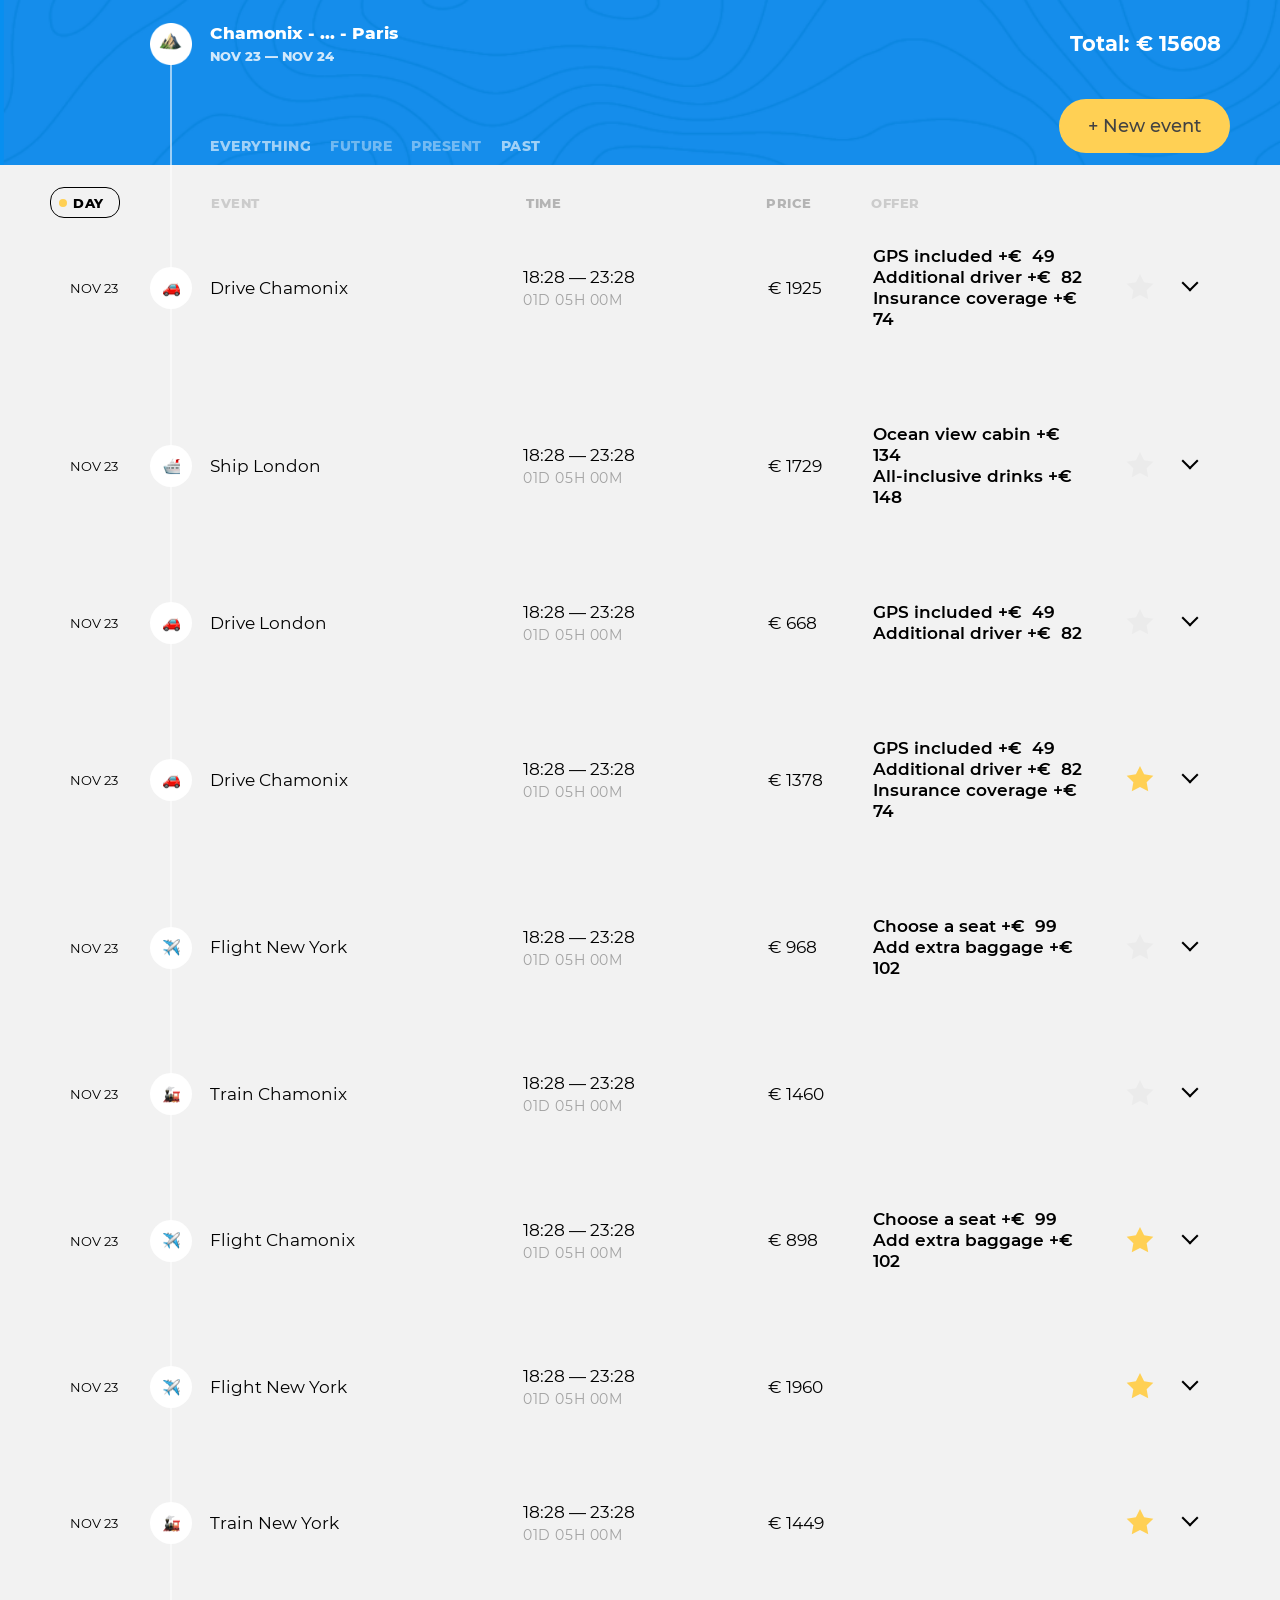
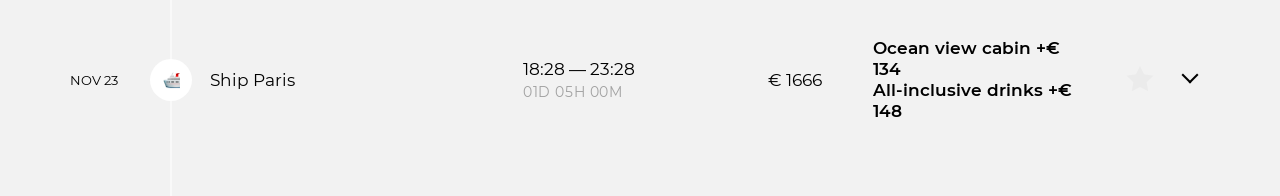
==== 11/index.html @ 139aedf5 "✔️ Сборка #11" ====
<!doctype html><html lang="en"><head><meta charset="UTF-8"><meta name="viewport" content="width=device-width,initial-scale=1"><title>Big Trip</title><link rel="stylesheet" href="./css/style.css"><script defer="defer" src="bundle.996dc69e19d460cf9b78.js"></script></head><body class="page-body"><header class="page-header"><div class="page-body__container page-header__container"><img class="page-header__logo" src="img/logo.png" width="42" height="42" alt="Trip logo"><div class="trip-main"><div class="trip-main__trip-controls trip-controls"><div class="trip-controls__filters"><h2 class="visually-hidden">Filter events</h2></div></div><button class="trip-main__event-add-btn btn btn--big btn--yellow" type="button">New event</button></div></div></header><main class="page-body__page-main page-main"><div class="page-body__container"><section class="trip-events"><h2 class="visually-hidden">Trip events</h2></section></div></main></body></html>
---- 11/css/style.css ----
@font-face {
  font-family: 'Montserrat';
  font-style: normal;
  font-weight: 400;
  src: local('Montserrat Regular'), local('Montserrat-Regular'), url('../fonts/Montserrat-Regular.woff2') format('woff2');
}

@font-face {
  font-family: 'Montserrat';
  font-style: normal;
  font-weight: 500;
  src: local('Montserrat Medium'), local('Montserrat-Medium'), url('../fonts/Montserrat-Medium.woff2') format('woff2');
}

@font-face {
  font-family: 'Montserrat';
  font-style: normal;
  font-weight: 600;
  src: local('Montserrat SemiBold'), local('Montserrat-SemiBold'), url('../fonts/Montserrat-SemiBold.woff2') format('woff2');
}

@font-face {
  font-family: 'Montserrat';
  font-style: normal;
  font-weight: 700;
  src: local('Montserrat Bold'), local('Montserrat-Bold'), url('../fonts/Montserrat-Bold.woff2') format('woff2');
}

@font-face {
  font-family: 'Montserrat';
  font-style: normal;
  font-weight: 800;
  src: local('Montserrat ExtraBold'), local('Montserrat-ExtraBold'), url('../fonts/Montserrat-ExtraBold.woff2') format('woff2');
}

html {
  height: 100%; }

body {
  padding: 0;
  margin: 0;
  -webkit-font-smoothing: antialiased;
  -webkit-text-size-adjust: 100%;
  -webkit-tap-highlight-color: transparent; }

main {
  display: block; }

@-moz-document url-prefix() {
  body {
    font-weight: 200;
    -moz-osx-font-smoothing: grayscale; } }

.visually-hidden {
  position: absolute;
  overflow: hidden;
  clip: rect(0 0 0 0);
  width: 1px;
  height: 1px;
  padding: 0;
  margin: -1px;
  border: 0; }

.page-body {
  display: -ms-flexbox;
  display: flex;
  -ms-flex-direction: column;
      flex-direction: column;
  height: 100%;
  min-width: 1200px;
  padding: 0;
  margin: 0;
  font-size: 17px;
  line-height: 1.2;
  font-family: "Montserrat", "Arial", sans-serif;
  color: #000000;
  background-color: #f2f2f2; }

.page-body__container {
  -ms-flex-positive: 1;
      flex-grow: 1;
  position: relative;
  z-index: 0;
  -webkit-box-sizing: border-box;
          box-sizing: border-box;
  width: 1200px;
  padding: 0 10px;
  margin: 0 auto; }
  .page-body__container::after {
    content: "";
    position: absolute;
    z-index: -1;
    top: 0;
    bottom: 0;
    left: 130px;
    width: 2px;
    background-color: rgba(255, 255, 255, 0.58); }

.page-body__page-main {
  -ms-flex-positive: 1;
      flex-grow: 1;
  display: -ms-flexbox;
  display: flex;
  -ms-flex-direction: column;
      flex-direction: column; }

.btn {
  display: -ms-flexbox;
  display: flex;
  -ms-flex-align: center;
      align-items: center;
  -ms-flex-pack: center;
      justify-content: center;
  padding: 4px 16px 5px;
  font-weight: 500;
  font-size: 17px;
  line-height: 21px;
  font-family: inherit;
  text-decoration: none;
  -webkit-user-select: none;
     -moz-user-select: none;
      -ms-user-select: none;
          user-select: none;
  border: none;
  border-radius: 15px;
  cursor: pointer;
  -webkit-transition: opacity 0.2s;
  transition: opacity 0.2s; }
  .btn:hover {
    opacity: 0.8; }
  .btn:active {
    opacity: 0.6; }
  .btn--big {
    padding: 17px 29px 16px;
    font-size: 18px;
    line-height: 21px;
    border-radius: 27px; }
  .btn--yellow {
    color: #424242;
    background-color: #ffd054; }
  .btn--blue {
    color: #ffffff;
    background-color: #0d8ae4; }
  .btn:disabled {
    opacity: 0.46;
    cursor: default; }

.page-header {
  padding-top: 23px;
  color: #ffffff;
  background-color: #078ff0;
  background-image: url("../img/header-bg.png");
  background-size: cover;
  background-repeat: no-repeat; }
  @media (-webkit-min-device-pixel-ratio: 1.5), (min-resolution: 144dpi), (min-resolution: 1.5dppx) {
    .page-header {
      background-image: url("../img/header-bg@2x.png"); } }

.page-header__container {
  display: -ms-flexbox;
  display: flex;
  -ms-flex-align: start;
      align-items: flex-start;
  padding-left: 110px; }

.page-header__logo {
  display: block;
  width: 42px;
  height: 42px;
  margin-right: 18px; }

.trip-main {
  -ms-flex-positive: 1;
      flex-grow: 1;
  display: -ms-flexbox;
  display: flex;
  -ms-flex-wrap: wrap;
      flex-wrap: wrap;
  -ms-flex-align: start;
      align-items: flex-start;
  -ms-flex-pack: justify;
      justify-content: space-between;
  padding-bottom: 10px; }
  .trip-main--hidden {
    display: none; }

.trip-main__trip-info {
  width: 100%;
  margin-bottom: 35px; }

.trip-main__trip-controls {
  margin-top: 36px;
  width: 600px; }

.trip-main__event-add-btn {
  min-width: 170px;
  margin-left: auto; }
  .trip-main__event-add-btn::before {
    content: "\002B\000A0"; }
  .trip-main__event-add-btn--hidden {
    display: none; }

.trip-info {
  display: -ms-flexbox;
  display: flex;
  -ms-flex-align: center;
      align-items: center;
  -ms-flex-pack: justify; }

.trip-info__main {
  width: 600px; }

.trip-info__title {
  margin: 0;
  margin-bottom: 4px;
  font-weight: 800;
  font-size: 17px;
  line-height: 21px; }

.trip-info__dates {
  margin: 0;
  font-weight: 800;
  font-size: 13px;
  line-height: 16px;
  text-transform: uppercase;
  opacity: 0.8; }

.trip-info__cost {
  width: 170px;
  margin: 0 0 0 auto;
  font-weight: 700;
  font-size: 21px;
  line-height: 25px;
  text-align: center; }

.trip-controls__trip-tabs {
  margin-bottom: 9px; }

.trip-tabs {
  display: -ms-flexbox;
  display: flex;
  -ms-flex-wrap: wrap;
      flex-wrap: wrap;
  -ms-flex-align: start;
      align-items: flex-start; }

.trip-tabs__btn {
  display: block;
  font-weight: 500;
  font-size: 21px;
  line-height: 25px;
  text-decoration: none;
  -webkit-user-select: none;
     -moz-user-select: none;
      -ms-user-select: none;
          user-select: none;
  color: inherit;
  opacity: 0.8;
  -webkit-transition: opacity 0.2s;
  transition: opacity 0.2s; }
  .trip-tabs__btn:not(:last-of-type) {
    margin-right: 26px; }
  .trip-tabs__btn:hover {
    opacity: 1; }
  .trip-tabs__btn:active {
    opacity: 0.6; }
  .trip-tabs__btn--active, .trip-tabs__btn--active:hover, .trip-tabs__btn--active:active {
    opacity: 1;
    cursor: default; }

.trip-filters {
  display: -ms-flexbox;
  display: flex;
  -ms-flex-wrap: wrap;
      flex-wrap: wrap;
  -ms-flex-align: start;
      align-items: flex-start; }
  .trip-filters--hidden {
    display: none; }

.trip-filters__filter:not(:last-of-type) {
  margin-right: 19px; }

.trip-filters__filter-label {
  font-weight: 800;
  font-size: 14px;
  line-height: 17px;
  letter-spacing: 0.5px;
  text-transform: uppercase;
  -webkit-user-select: none;
     -moz-user-select: none;
      -ms-user-select: none;
          user-select: none;
  opacity: 0.6;
  cursor: pointer;
  -webkit-transition: opacity 0.2s;
  transition: opacity 0.2s; }
  .trip-filters__filter-label:hover {
    opacity: 1; }
  .trip-filters__filter-label:active {
    opacity: 0.6; }
  .trip-filters__filter-input:checked + .trip-filters__filter-label {
    opacity: 1;
    cursor: default; }
  .trip-filters__filter-input:disabled + .trip-filters__filter-label {
    opacity: 0.4;
    cursor: default; }

.trip-events {
  padding-top: 22px; }
  .trip-events--hidden {
    display: none; }

.trip-events__trip-sort {
  margin-bottom: 8px; }

.trip-events__msg {
  margin: 0;
  margin-top: 280px;
  font-weight: 500;
  font-size: 44px;
  line-height: 60px;
  text-align: center;
  opacity: 0.89; }
  .trip-events__msg--hidden {
    display: none; }

.trip-events__list {
  padding: 0;
  margin: 0;
  list-style: none; }

.trip-events__item {
  margin-bottom: 54px;
  margin-left: auto; }

.trip-sort {
  display: -ms-flexbox;
  display: flex;
  -ms-flex-wrap: wrap;
      flex-wrap: wrap;
  -ms-flex-align: center;
      align-items: center; }

.trip-sort__item {
  margin-right: 15px;
  font-weight: 800;
  font-size: 13px;
  line-height: 16px;
  letter-spacing: 0.6px;
  text-transform: uppercase;
  color: #b4b4b4;
  cursor: default;
  -webkit-transition: color 0.2s;
  transition: color 0.2s; }
  .trip-sort__item:last-child {
    margin-right: 0; }
  .trip-sort__item--day {
    width: 55px;
    text-align: center;
    margin-right: 83px; }
  .trip-sort__item--event {
    width: 300px; }
  .trip-sort__item--time {
    width: 225px; }
  .trip-sort__item--price {
    width: 90px; }

.trip-sort__btn {
  display: -ms-inline-flexbox;
  display: inline-flex;
  -ms-flex-align: center;
      align-items: center;
  padding: 7px 15px 6px 22px;
  border: 1px solid transparent;
  border-radius: 14px;
  cursor: pointer; }
  .trip-sort__btn:hover {
    color: #000000; }
    .trip-sort__input:checked + .trip-sort__btn {
      position: relative;
      color: #000000;
      border-color: #000000; }
      .trip-sort__input:checked +  .trip-sort__btn::before {
      content: "";
      position: absolute;
      top: 50%;
      left: 8px;
      width: 8px;
      height: 8px;
      background-color: #ffd054;
      border-radius: 50%;
      -webkit-transform: translateY(-50%);
              transform: translateY(-50%); }

.trip-sort__input:disabled + .trip-sort__btn {
  opacity: 0.6; }
.trip-sort__input:disabled + .trip-sort__btn:hover {
  color: #b4b4b4;
  cursor: default; }

.event {
  display: -ms-flexbox;
  display: flex;
  -ms-flex-align: center;
      align-items: center;
  -webkit-box-sizing: border-box;
          box-sizing: border-box;
  padding: 20px;
  font-size: 17px;
  line-height: 21px; }
  .event--edit {
    display: block;
    margin-left: 80px;
    padding: 0;
    background-color: #ffffff;
    border-radius: 18px;
    -webkit-box-shadow: 0 11px 20px rgba(0, 0, 0, 0.043);
            box-shadow: 0 11px 20px rgba(0, 0, 0, 0.043); }

.event__header {
  display: -ms-flexbox;
  display: flex;
  -ms-flex-align: center;
      align-items: center;
  padding: 20px; }

.event__date {
  display: block;
  min-width: 80px;
  font-size: 13px;
  line-height: 16px;
  text-transform: uppercase;
  text-align: left; }

.event__type-wrapper {
  position: relative; }

.event__type {
  -ms-flex-negative: 0;
      flex-shrink: 0;
  display: -ms-flexbox;
  display: flex;
  -ms-flex-align: center;
      align-items: center;
  -ms-flex-pack: center;
      justify-content: center;
  -webkit-box-sizing: border-box;
          box-sizing: border-box;
  width: 42px;
  height: 42px;
  margin-right: 18px;
  background-color: #ffffff;
  border-radius: 50%; }

.event__type-btn {
  padding: 0;
  border: 1px solid #0d8ae4;
  -webkit-user-select: none;
     -moz-user-select: none;
      -ms-user-select: none;
          user-select: none;
  cursor: pointer; }

.event__type-icon {
  display: block;
  width: 17px;
  height: 17px; }

.event__type-list {
  position: absolute;
  z-index: 2;
  top: calc(100% + 7px);
  left: -20px;
  display: none;
  width: 180px;
  background-color: #ffffff;
  border: 1px solid rgba(151, 151, 151, 0.169724);
  -webkit-box-shadow: 0 11px 20px rgba(0, 0, 0, 0.219146);
          box-shadow: 0 11px 20px rgba(0, 0, 0, 0.219146);
  border-radius: 4px; }

.event__type-toggle:checked + .event__type-list {
  display: block; }

.event__type-group {
  padding: 13px 0 11px;
  margin: 0;
  border: none; }
  .event__type-group:not(:last-of-type) {
    border-bottom: 1px solid rgba(151, 151, 151, 0.33); }

.event__type-item:not(:last-child) {
  margin-bottom: 5px; }

.event__type-label {
  position: relative;
  display: block;
  padding: 5px 10px 5px 62px;
  font-size: 17px;
  line-height: 21px;
  -webkit-user-select: none;
     -moz-user-select: none;
      -ms-user-select: none;
          user-select: none;
  cursor: pointer;
  -webkit-transition: color 0.2s;
  transition: color 0.2s; }
  .event__type-label::before {
    content: "";
    position: absolute;
    top: calc(50% - 3px);
    left: 32px;
    width: 17px;
    height: 17px;
    background-position: 0 0;
    background-size: 17px 17px;
    background-repeat: no-repeat;
    -webkit-transform: translateY(-50%);
            transform: translateY(-50%); }
  .event__type-label--taxi::before {
    background-image: url("../img/icons/taxi.png"); }
  .event__type-label--bus::before {
    background-image: url("../img/icons/bus.png"); }
  .event__type-label--train::before {
    background-image: url("../img/icons/train.png"); }
  .event__type-label--ship::before {
    background-image: url("../img/icons/ship.png"); }
  .event__type-label--drive::before {
    background-image: url("../img/icons/drive.png"); }
  .event__type-label--flight::before {
    background-image: url("../img/icons/flight.png"); }
  .event__type-label--check-in::before {
    background-image: url("../img/icons/check-in.png"); }
  .event__type-label--sightseeing::before {
    background-image: url("../img/icons/sightseeing.png"); }
  .event__type-label--restaurant::before {
    background-image: url("../img/icons/restaurant.png"); }
  .event__type-label:hover {
    color: #ffd054; }

.event__type-input:checked + .event__type-label {
  color: #000000;
  background-color: #ffd054; }
  .event__type-input:checked + .event__type-label::after {
    content: "";
    position: absolute;
    top: 50%;
    left: 11px;
    width: 8px;
    height: 8px;
    background-color: #ffffff;
    border-radius: 50%;
    -webkit-transform: translateY(-50%);
            transform: translateY(-50%); }

.event__title {
  -ms-flex-negative: 0;
      flex-shrink: 0;
  width: 298px;
  margin: 0;
  margin-right: 15px;
  font-weight: 400;
  font-size: inherit; }
  .event__title::first-letter {
    text-transform: capitalize; }

.event__schedule {
  -ms-flex-negative: 0;
      flex-shrink: 0;
  width: 230px;
  margin-right: 15px; }

.event__time {
  margin: 0;
  margin-bottom: 4px; }

.event__duration {
  margin: 0;
  font-size: 14px;
  line-height: 17px;
  letter-spacing: 0.6px;
  text-transform: uppercase;
  color: #999999;
  opacity: 0.9; }

.event__price {
  -ms-flex-negative: 0;
      flex-shrink: 0;
  width: 90px;
  margin: 0;
  margin-right: 15px; }

.event__selected-offers {
  width: 220px;
  padding: 0;
  margin: 0;
  font-weight: 600;
  list-style: none; }

.event__rollup-btn {
  position: relative;
  display: block;
  width: 40px;
  height: 40px;
  padding: 0;
  margin: 0;
  background-color: transparent;
  border: none;
  cursor: pointer; }
  .event__rollup-btn::after {
    content: "";
    position: absolute;
    top: calc(50% - 5px);
    left: 50%;
    width: 10px;
    height: 10px;
    border-right: 2px solid #000000;
    border-bottom: 2px solid #000000;
    -webkit-transform: translate(-50%, -50%) rotate(45deg);
            transform: translate(-50%, -50%) rotate(45deg);
    -webkit-transition: border-color 0.2s, -webkit-transform 0.6s;
    transition: border-color 0.2s, -webkit-transform 0.6s;
    transition: border-color 0.2s, transform 0.6s;
    transition: border-color 0.2s, transform 0.6s, -webkit-transform 0.6s; }
  .event__rollup-btn:hover::after {
    border-color: #0d8ae4; }

.event--edit .event__rollup-btn {
  margin-left: auto; }
.event--edit .event__rollup-btn::after {
  top: calc(50% + 3px);
  -webkit-transform: translate(-50%, -50%) rotate(225deg);
          transform: translate(-50%, -50%) rotate(225deg); }

.event__field-group {
  display: -ms-flexbox;
  display: flex;
  -ms-flex-align: center;
      align-items: center;
  padding: 5px 2px;
  margin-right: 18px;
  border-bottom: 1px solid #0d8ae4; }
  .event__field-group--destination {
    width: 290px; }

.event__label {
  margin-right: 5px;
  cursor: pointer; }
  .event__label::first-letter {
    text-transform: capitalize; }

.event__input {
  -ms-flex-positive: 1;
      flex-grow: 1;
  padding: 0;
  font-size: inherit;
  line-height: inherit;
  font-family: inherit;
  -webkit-appearance: none;
     -moz-appearance: none;
          appearance: none;
  border: none; }
  .event__input--destination {
    width: 150px; }
    .event__input--destination::-webkit-calendar-picker-indicator {
      display: none; }
  .event__input--time {
    width: 130px;
    text-align: center; }
  .event__input--price {
    width: 66px; }

.event__save-btn {
  margin-right: 18px; }

.event__reset-btn {
  display: block;
  padding: 0;
  font-weight: 500;
  font-size: 17px;
  line-height: 21px;
  font-family: inherit;
  -webkit-user-select: none;
     -moz-user-select: none;
      -ms-user-select: none;
          user-select: none;
  color: #0d8ae4;
  background-color: transparent;
  border: none;
  cursor: pointer;
  -webkit-transition: opacity 0.2s;
  transition: opacity 0.2s; }
  .event__reset-btn:hover {
    opacity: 0.8; }
  .event__reset-btn:active {
    opacity: 0.6; }

.event__favorite-btn {
  margin: 0 10px;
  margin-left: auto;
  color: #ebebeb;
  background-color: transparent;
  border: none;
  cursor: pointer;
  outline: none;
  -webkit-transition: color 0.2s;
  transition: color 0.2s; }
  .event__favorite-btn:hover,
  .event__favorite-btn:focus {
    color: rgba(255, 208, 84, 0.6); }
  .event__favorite-btn--active {
    color: #ffd054;
  }

.event__favorite-icon {
  display: block;
  width: 28px;
  height: 28px;
  fill: currentColor;
  -webkit-transition: fill 0.2s;
  transition: fill 0.2s; }

.event__details {
  padding: 20px 0 27px;
  border-top: 2px solid #ffd054; }

.event--blocked .event__details {
  position: relative; }
  .event--blocked .event__details::after {
    content: "";
    position: absolute;
    top: 0;
    right: 0;
    bottom: 0;
    left: 0;
    background: rgba(255, 255, 255, 0.8);
    border-radius: 0 0 18px 18px; }

.event__details-title {
  padding-left: 20px;
  margin: 0;
  margin-bottom: 24px;
  font-weight: 500;
  font-size: 23px;
  line-height: 27px; }

.event__section:not(:last-child) {
  margin-bottom: 28px; }

.event__section--offers {
  padding: 0 20px; }

.event__section-title {
  margin: 0;
  font-weight: 800;
  font-size: 14px;
  line-height: 17px;
  letter-spacing: 0.6px;
  text-transform: uppercase;
  color: #ffd054; }
  .event__section-title--offers {
    margin-bottom: 15px; }
  .event__section-title--destination {
    margin-bottom: 8px;
    margin-left: 20px; }

.event__available-offers {
  display: -ms-flexbox;
  display: flex;
  -ms-flex-wrap: wrap;
      flex-wrap: wrap;
  margin-bottom: -6px; }

.event__offer::first-letter {
  text-transform: capitalize; }

.event__offer-selector {
  margin-bottom: 6px; }
  .event__offer-selector:not(:last-of-type) {
    margin-right: 6px; }

.event__offer-label {
  display: block;
  padding: 22px 30px 21px;
  font-size: 17px;
  line-height: 21px;
  -webkit-user-select: none;
     -moz-user-select: none;
      -ms-user-select: none;
          user-select: none;
  background-color: #f2f2f2;
  border-radius: 32px;
  cursor: pointer;
  -webkit-transition: background-color 0.2s;
  transition: background-color 0.2s; }
  .event__offer-label:hover {
    background-color: rgba(13, 138, 228, 0.6); }
  .event__offer-label::first-letter {
    text-transform: capitalize; }

.event__offer-checkbox:checked + .event__offer-label {
  background-color: #0d8ae4; }

.event__destination-description {
  width: 560px;
  margin: 0;
  margin-bottom: 16px;
  margin-left: 20px;
  font-size: 15px;
  line-height: 18px; }

.event__photos-container {
  width: 100%;
  overflow-x: auto; }

.event__photos-tape {
  display: -ms-flexbox;
  display: flex;
  -ms-flex-align: start;
      align-items: flex-start; }

.event__photo {
  display: block;
  height: 152px;
  width: auto;
  border-radius: 4px; }
  .event__photo:first-child {
    padding-left: 20px; }
  .event__photo:last-child {
    padding-right: 20px; }
  .event__photo:not(:last-child) {
    margin-right: 5px; }
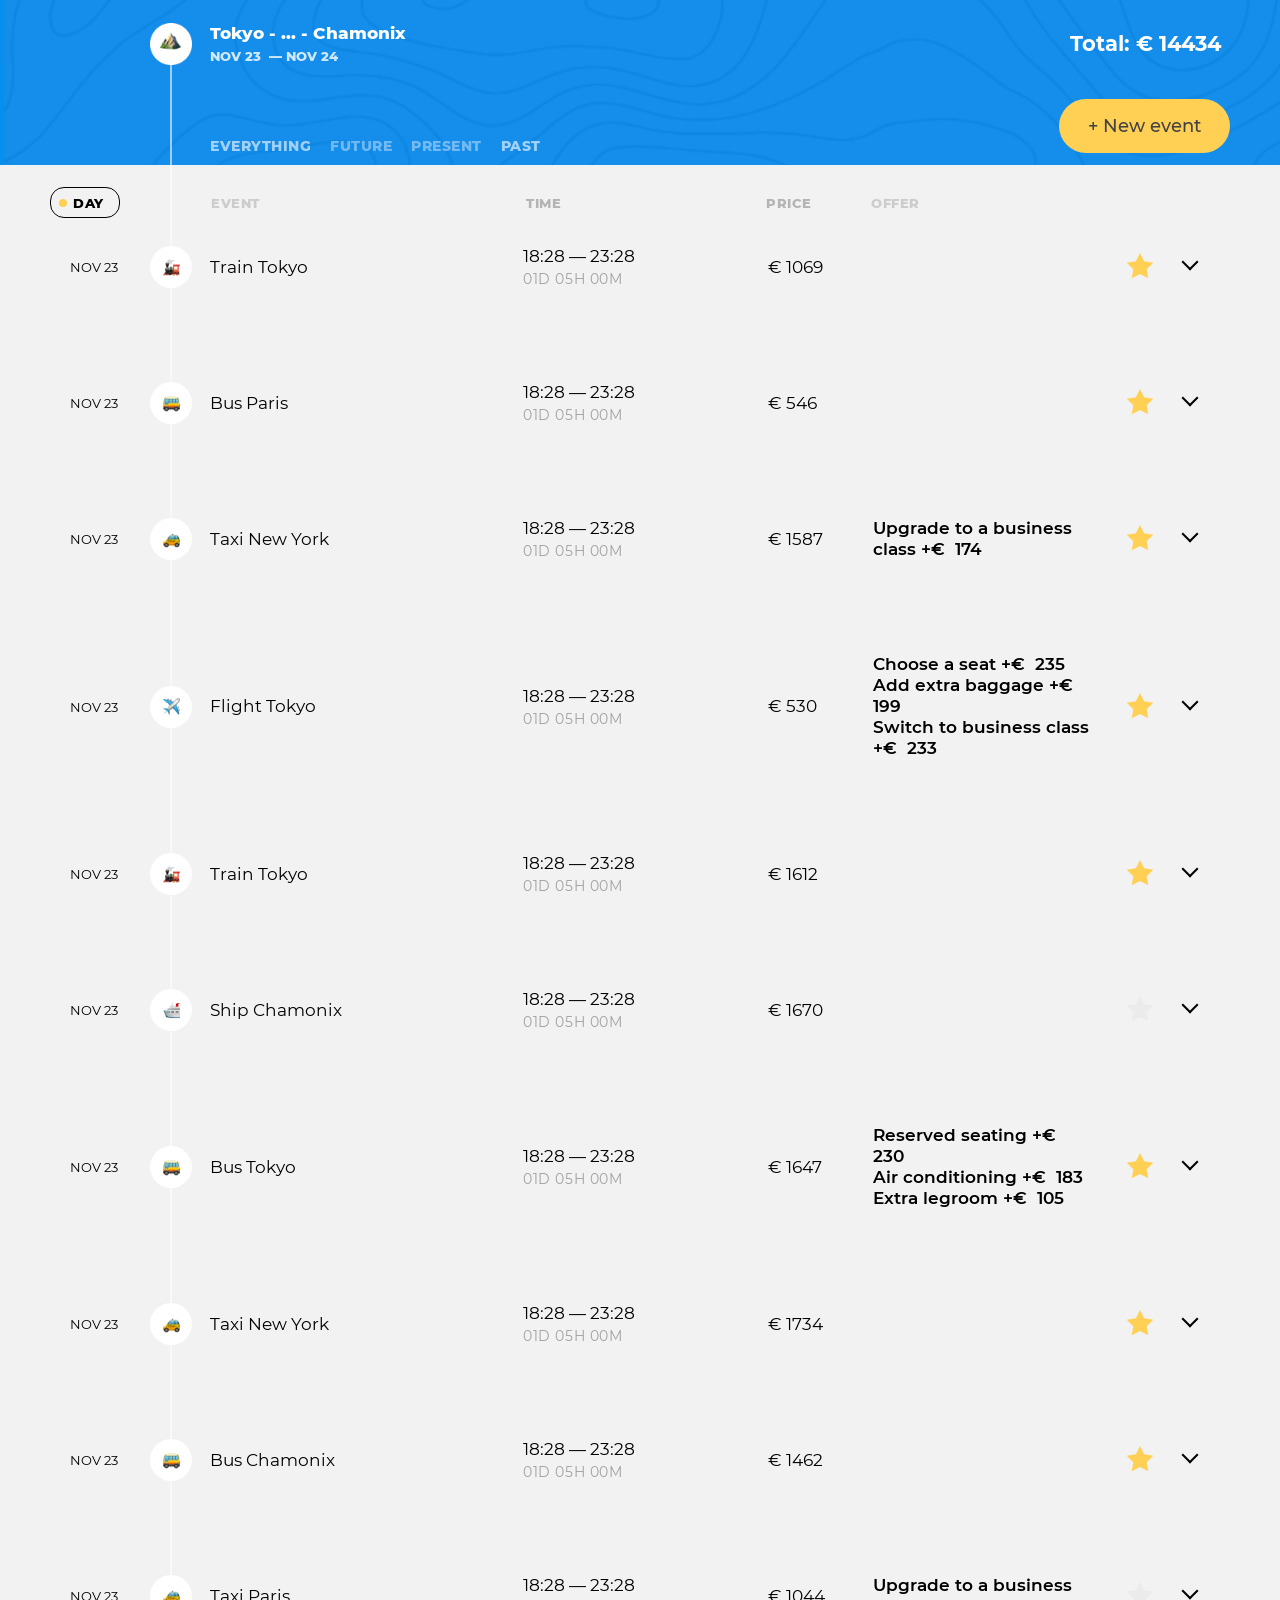
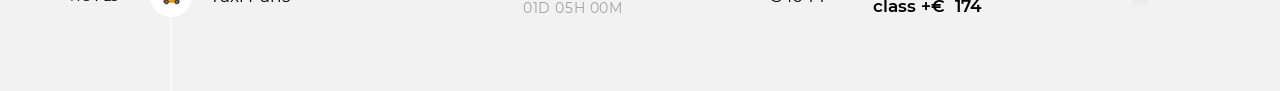
==== commit dbe288ed: "✔️ Сборка #11" ====
--- a/11/index.html
+++ b/11/index.html
@@ -1 +1 @@
-<!doctype html><html lang="en"><head><meta charset="UTF-8"><meta name="viewport" content="width=device-width,initial-scale=1"><title>Big Trip</title><link rel="stylesheet" href="./css/style.css"><script defer="defer" src="bundle.996dc69e19d460cf9b78.js"></script></head><body class="page-body"><header class="page-header"><div class="page-body__container page-header__container"><img class="page-header__logo" src="img/logo.png" width="42" height="42" alt="Trip logo"><div class="trip-main"><div class="trip-main__trip-controls trip-controls"><div class="trip-controls__filters"><h2 class="visually-hidden">Filter events</h2></div></div><button class="trip-main__event-add-btn btn btn--big btn--yellow" type="button">New event</button></div></div></header><main class="page-body__page-main page-main"><div class="page-body__container"><section class="trip-events"><h2 class="visually-hidden">Trip events</h2></section></div></main></body></html>+<!doctype html><html lang="en"><head><meta charset="UTF-8"><meta name="viewport" content="width=device-width,initial-scale=1"><title>Big Trip</title><link rel="stylesheet" href="./css/style.css"><script defer="defer" src="bundle.2f6eab6cade33c0ad639.js"></script></head><body class="page-body"><header class="page-header"><div class="page-body__container page-header__container"><img class="page-header__logo" src="img/logo.png" width="42" height="42" alt="Trip logo"><div class="trip-main"><div class="trip-main__trip-controls trip-controls"><div class="trip-controls__filters"><h2 class="visually-hidden">Filter events</h2></div></div><button class="trip-main__event-add-btn btn btn--big btn--yellow" type="button">New event</button></div></div></header><main class="page-body__page-main page-main"><div class="page-body__container"><section class="trip-events"><h2 class="visually-hidden">Trip events</h2></section></div></main></body></html>
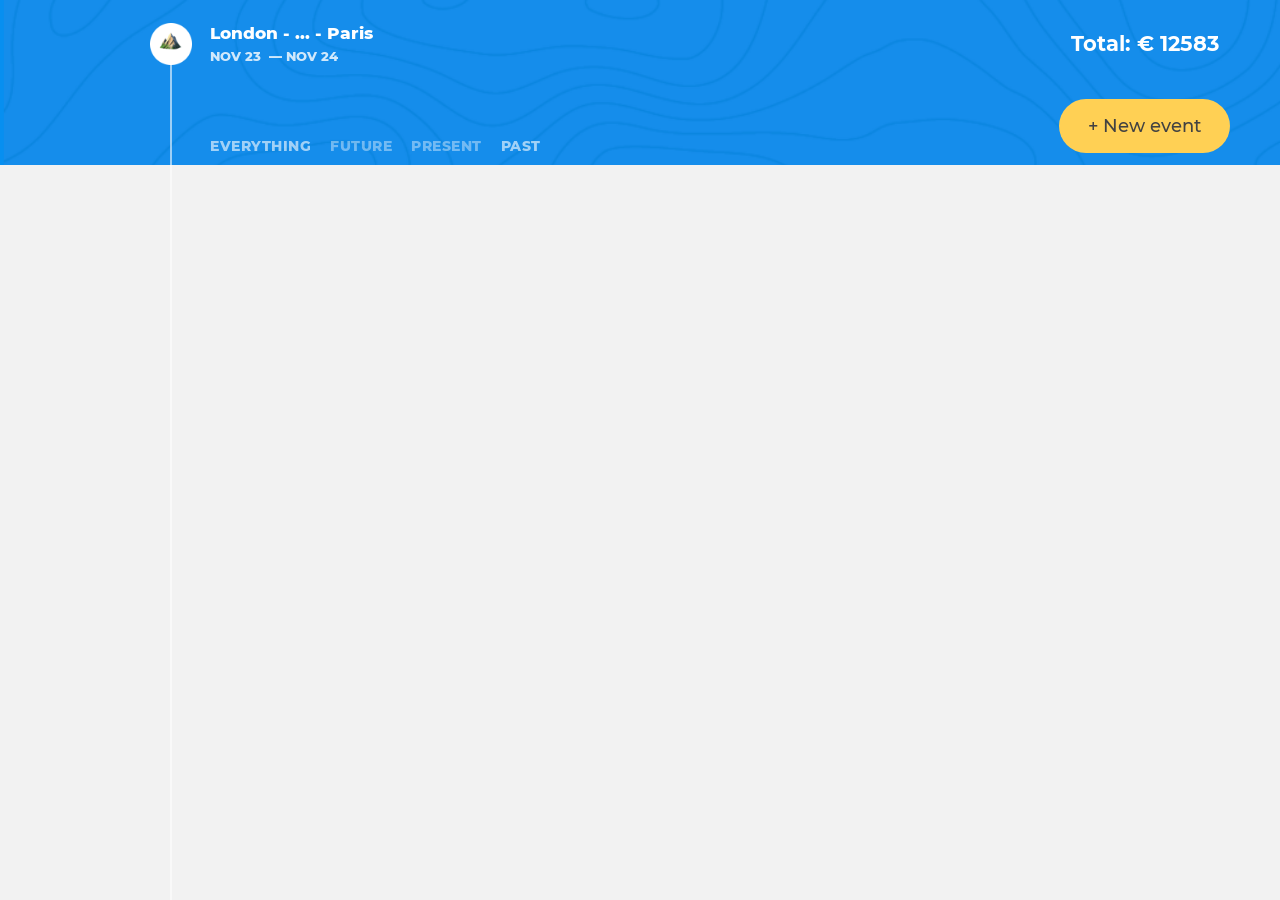
==== commit 273d5af7: "✔️ Сборка #11" ====
--- a/11/index.html
+++ b/11/index.html
@@ -1 +1 @@
-<!doctype html><html lang="en"><head><meta charset="UTF-8"><meta name="viewport" content="width=device-width,initial-scale=1"><title>Big Trip</title><link rel="stylesheet" href="./css/style.css"><script defer="defer" src="bundle.2f6eab6cade33c0ad639.js"></script></head><body class="page-body"><header class="page-header"><div class="page-body__container page-header__container"><img class="page-header__logo" src="img/logo.png" width="42" height="42" alt="Trip logo"><div class="trip-main"><div class="trip-main__trip-controls trip-controls"><div class="trip-controls__filters"><h2 class="visually-hidden">Filter events</h2></div></div><button class="trip-main__event-add-btn btn btn--big btn--yellow" type="button">New event</button></div></div></header><main class="page-body__page-main page-main"><div class="page-body__container"><section class="trip-events"><h2 class="visually-hidden">Trip events</h2></section></div></main></body></html>+<!doctype html><html lang="en"><head><meta charset="UTF-8"><meta name="viewport" content="width=device-width,initial-scale=1"><title>Big Trip</title><link rel="stylesheet" href="./css/style.css"><script defer="defer" src="bundle.3078d1686f28edaa1c77.js"></script></head><body class="page-body"><header class="page-header"><div class="page-body__container page-header__container"><img class="page-header__logo" src="img/logo.png" width="42" height="42" alt="Trip logo"><div class="trip-main"><div class="trip-main__trip-controls trip-controls"><div class="trip-controls__filters"><h2 class="visually-hidden">Filter events</h2></div></div><button class="trip-main__event-add-btn btn btn--big btn--yellow" type="button">New event</button></div></div></header><main class="page-body__page-main page-main"><div class="page-body__container"><section class="trip-events"><h2 class="visually-hidden">Trip events</h2></section></div></main></body></html>
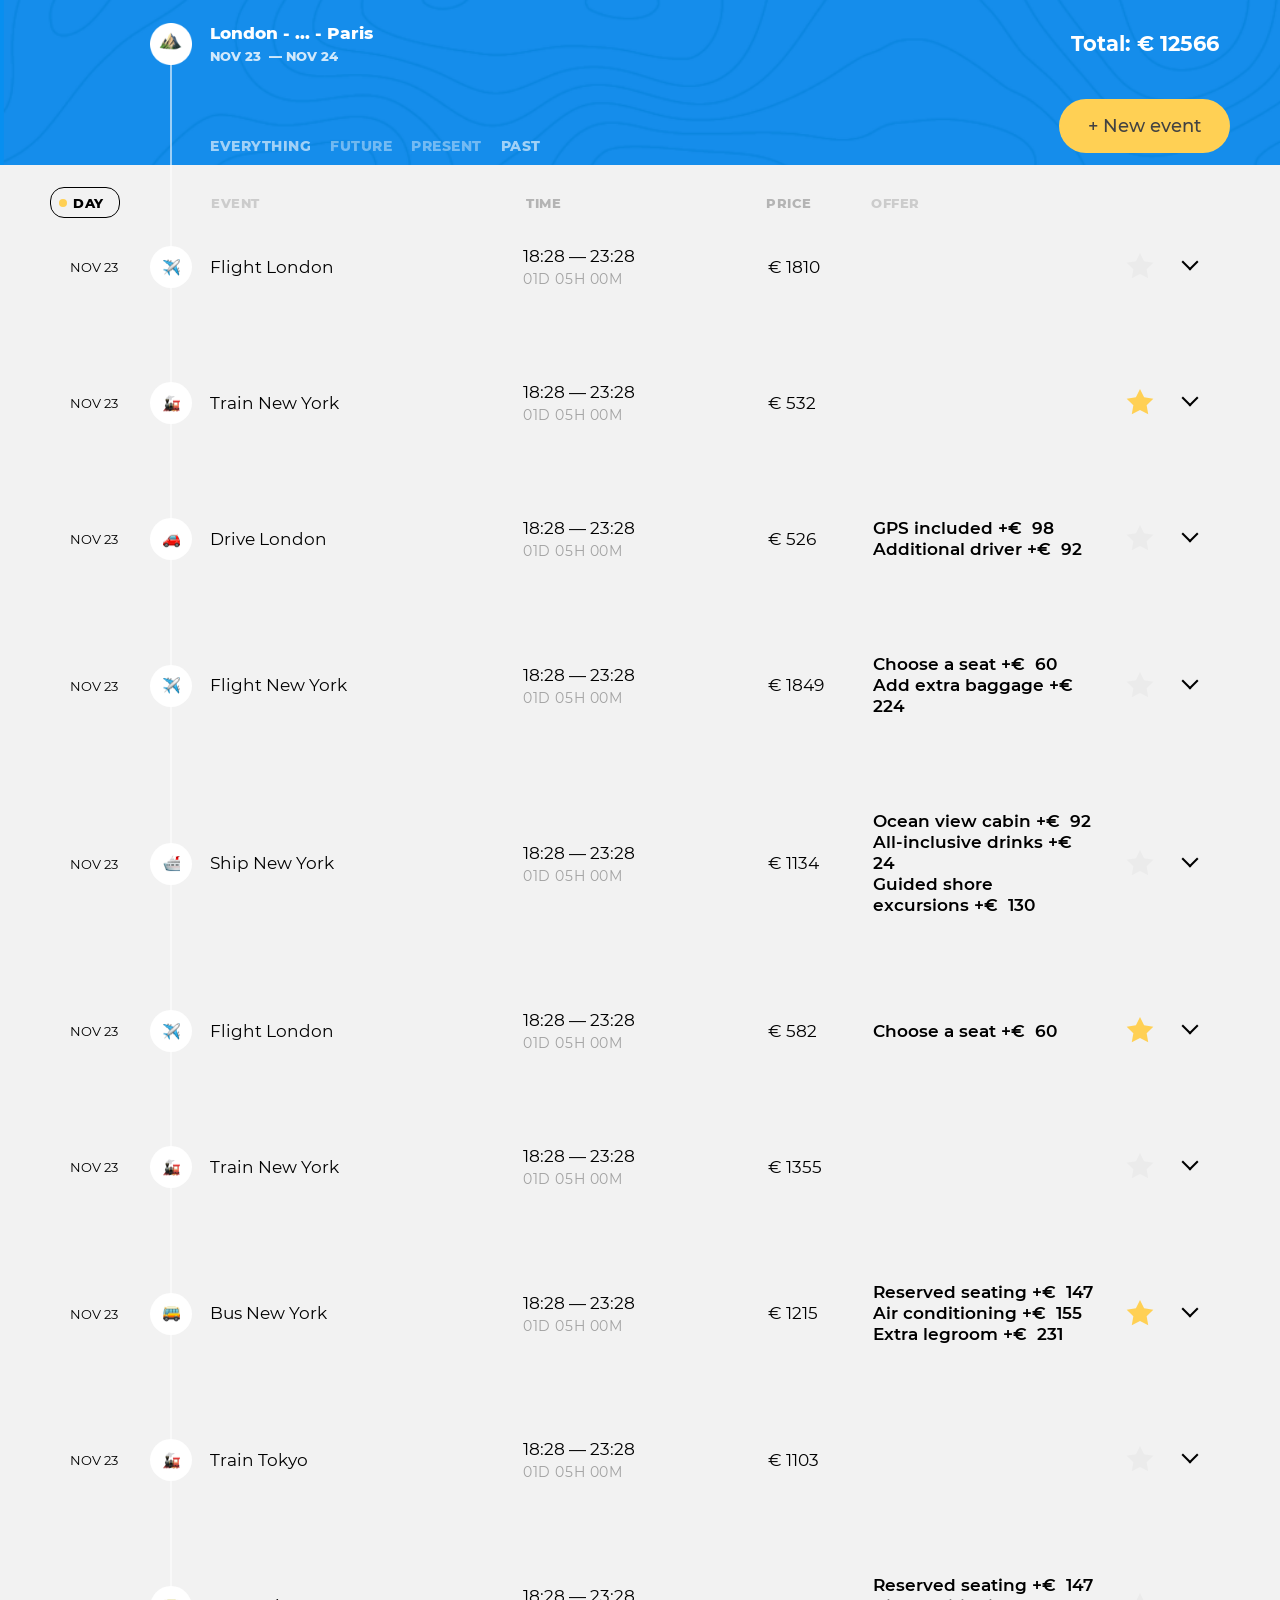
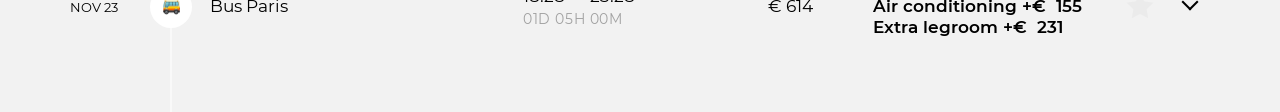
==== commit b4686932: "✔️ Сборка #11" ====
--- a/11/index.html
+++ b/11/index.html
@@ -1 +1 @@
-<!doctype html><html lang="en"><head><meta charset="UTF-8"><meta name="viewport" content="width=device-width,initial-scale=1"><title>Big Trip</title><link rel="stylesheet" href="./css/style.css"><script defer="defer" src="bundle.3078d1686f28edaa1c77.js"></script></head><body class="page-body"><header class="page-header"><div class="page-body__container page-header__container"><img class="page-header__logo" src="img/logo.png" width="42" height="42" alt="Trip logo"><div class="trip-main"><div class="trip-main__trip-controls trip-controls"><div class="trip-controls__filters"><h2 class="visually-hidden">Filter events</h2></div></div><button class="trip-main__event-add-btn btn btn--big btn--yellow" type="button">New event</button></div></div></header><main class="page-body__page-main page-main"><div class="page-body__container"><section class="trip-events"><h2 class="visually-hidden">Trip events</h2></section></div></main></body></html>+<!doctype html><html lang="en"><head><meta charset="UTF-8"><meta name="viewport" content="width=device-width,initial-scale=1"><title>Big Trip</title><link rel="stylesheet" href="./css/style.css"><script defer="defer" src="bundle.5fe121a6aa0df1511520.js"></script></head><body class="page-body"><header class="page-header"><div class="page-body__container page-header__container"><img class="page-header__logo" src="img/logo.png" width="42" height="42" alt="Trip logo"><div class="trip-main"><div class="trip-main__trip-controls trip-controls"><div class="trip-controls__filters"><h2 class="visually-hidden">Filter events</h2></div></div></div></div></header><main class="page-body__page-main page-main"><div class="page-body__container"><section class="trip-events"><h2 class="visually-hidden">Trip events</h2></section></div></main></body></html>
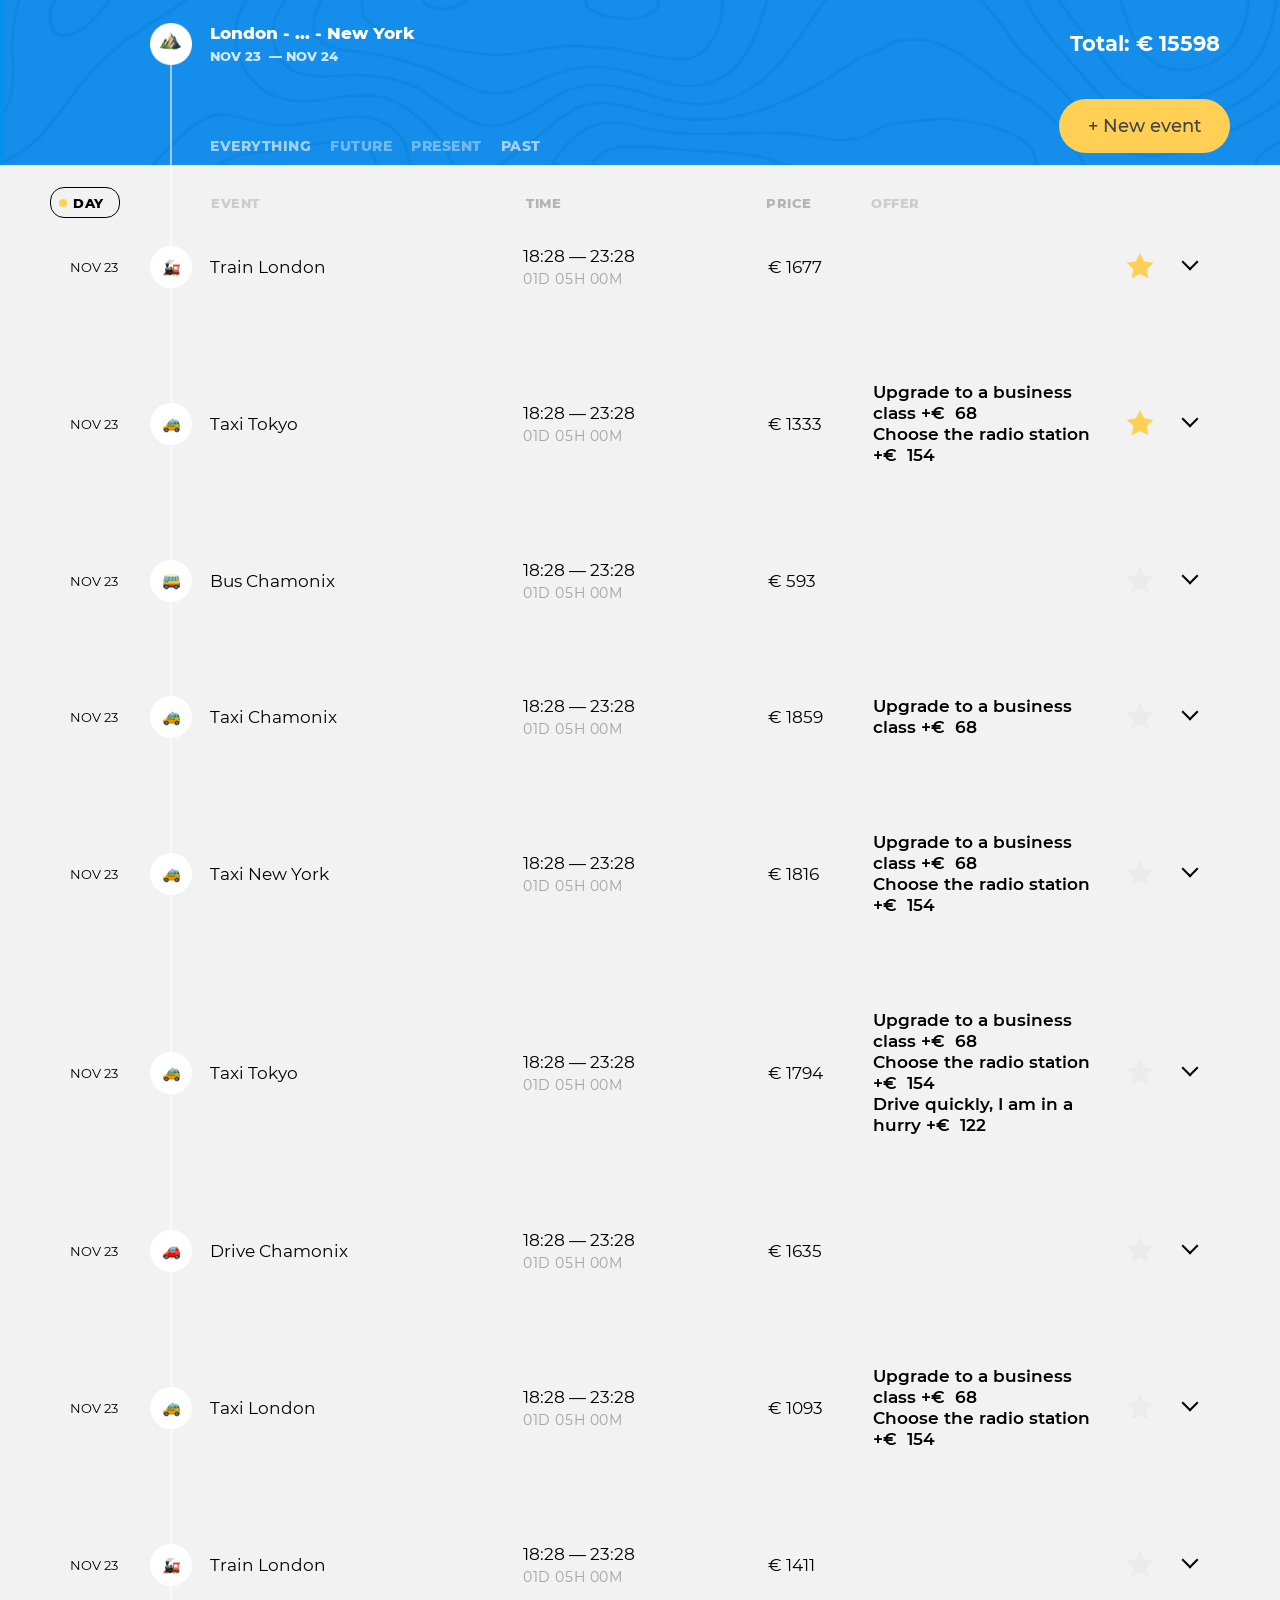
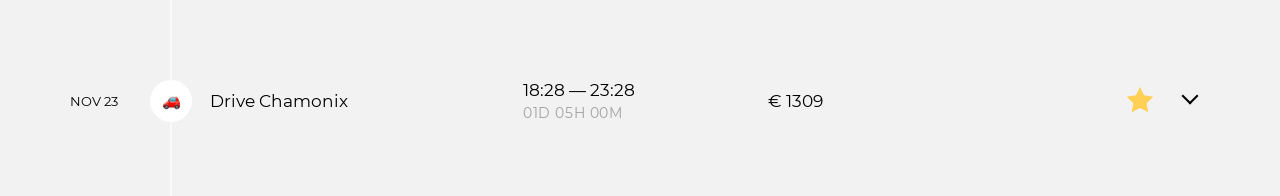
==== commit 1d6bc55b: "✔️ Сборка #11" ====
--- a/11/index.html
+++ b/11/index.html
@@ -1 +1 @@
-<!doctype html><html lang="en"><head><meta charset="UTF-8"><meta name="viewport" content="width=device-width,initial-scale=1"><title>Big Trip</title><link rel="stylesheet" href="./css/style.css"><script defer="defer" src="bundle.5fe121a6aa0df1511520.js"></script></head><body class="page-body"><header class="page-header"><div class="page-body__container page-header__container"><img class="page-header__logo" src="img/logo.png" width="42" height="42" alt="Trip logo"><div class="trip-main"><div class="trip-main__trip-controls trip-controls"><div class="trip-controls__filters"><h2 class="visually-hidden">Filter events</h2></div></div></div></div></header><main class="page-body__page-main page-main"><div class="page-body__container"><section class="trip-events"><h2 class="visually-hidden">Trip events</h2></section></div></main></body></html>+<!doctype html><html lang="en"><head><meta charset="UTF-8"><meta name="viewport" content="width=device-width,initial-scale=1"><title>Big Trip</title><link rel="stylesheet" href="./css/style.css"><script defer="defer" src="bundle.02683c25e801160da68a.js"></script></head><body class="page-body"><header class="page-header"><div class="page-body__container page-header__container"><img class="page-header__logo" src="img/logo.png" width="42" height="42" alt="Trip logo"><div class="trip-main"><div class="trip-main__trip-controls trip-controls"><div class="trip-controls__filters"><h2 class="visually-hidden">Filter events</h2></div></div></div></div></header><main class="page-body__page-main page-main"><div class="page-body__container"><section class="trip-events"><h2 class="visually-hidden">Trip events</h2></section></div></main></body></html>
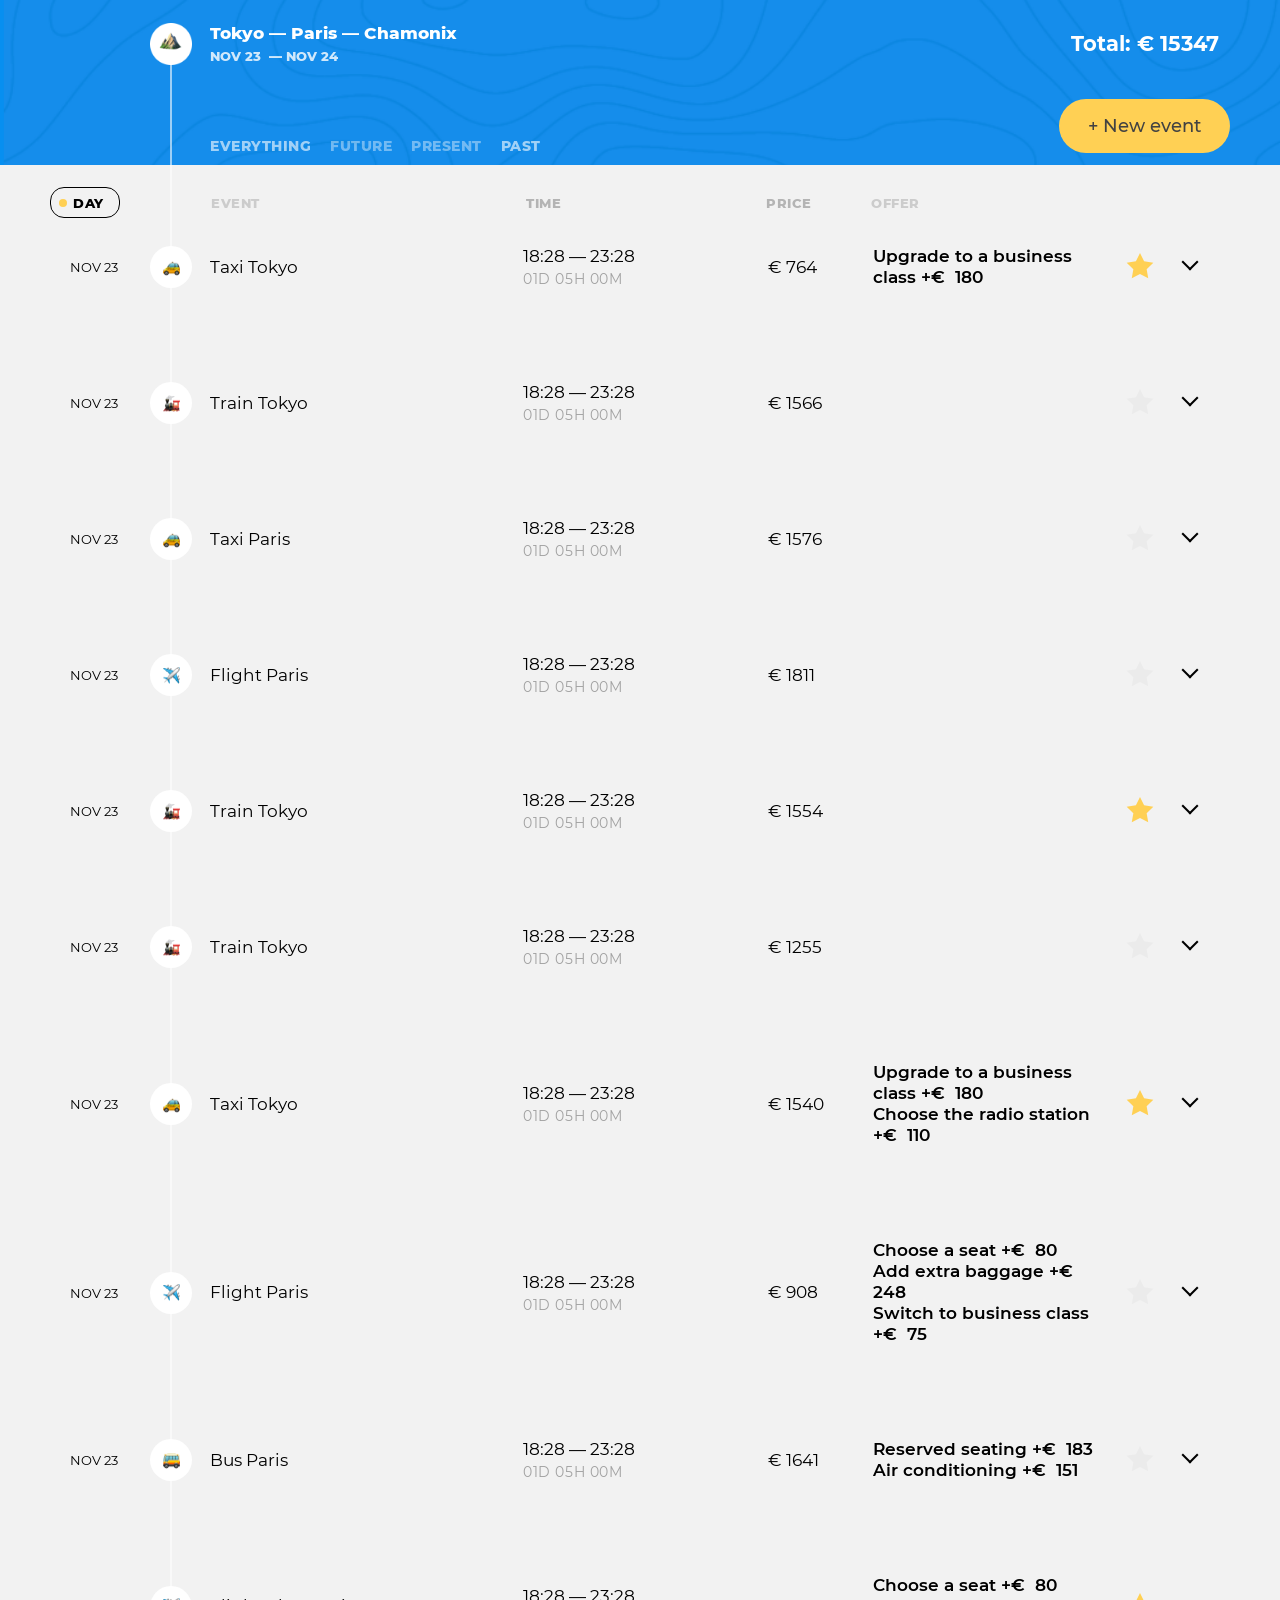
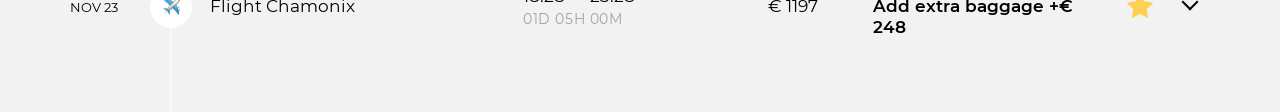
==== commit e8388714: "✔️ Сборка #11" ====
--- a/11/index.html
+++ b/11/index.html
@@ -1 +1 @@
-<!doctype html><html lang="en"><head><meta charset="UTF-8"><meta name="viewport" content="width=device-width,initial-scale=1"><title>Big Trip</title><link rel="stylesheet" href="./css/style.css"><script defer="defer" src="bundle.02683c25e801160da68a.js"></script></head><body class="page-body"><header class="page-header"><div class="page-body__container page-header__container"><img class="page-header__logo" src="img/logo.png" width="42" height="42" alt="Trip logo"><div class="trip-main"><div class="trip-main__trip-controls trip-controls"><div class="trip-controls__filters"><h2 class="visually-hidden">Filter events</h2></div></div></div></div></header><main class="page-body__page-main page-main"><div class="page-body__container"><section class="trip-events"><h2 class="visually-hidden">Trip events</h2></section></div></main></body></html>+<!doctype html><html lang="en"><head><meta charset="UTF-8"><meta name="viewport" content="width=device-width,initial-scale=1"><title>Big Trip</title><link rel="stylesheet" href="./css/style.css"><script defer="defer" src="bundle.9675049ef570bd40a753.js"></script></head><body class="page-body"><header class="page-header"><div class="page-body__container page-header__container"><img class="page-header__logo" src="img/logo.png" width="42" height="42" alt="Trip logo"><div class="trip-main"><div class="trip-main__trip-controls trip-controls"><div class="trip-controls__filters"><h2 class="visually-hidden">Filter events</h2></div></div></div></div></header><main class="page-body__page-main page-main"><div class="page-body__container"><section class="trip-events"><h2 class="visually-hidden">Trip events</h2></section></div></main></body></html>
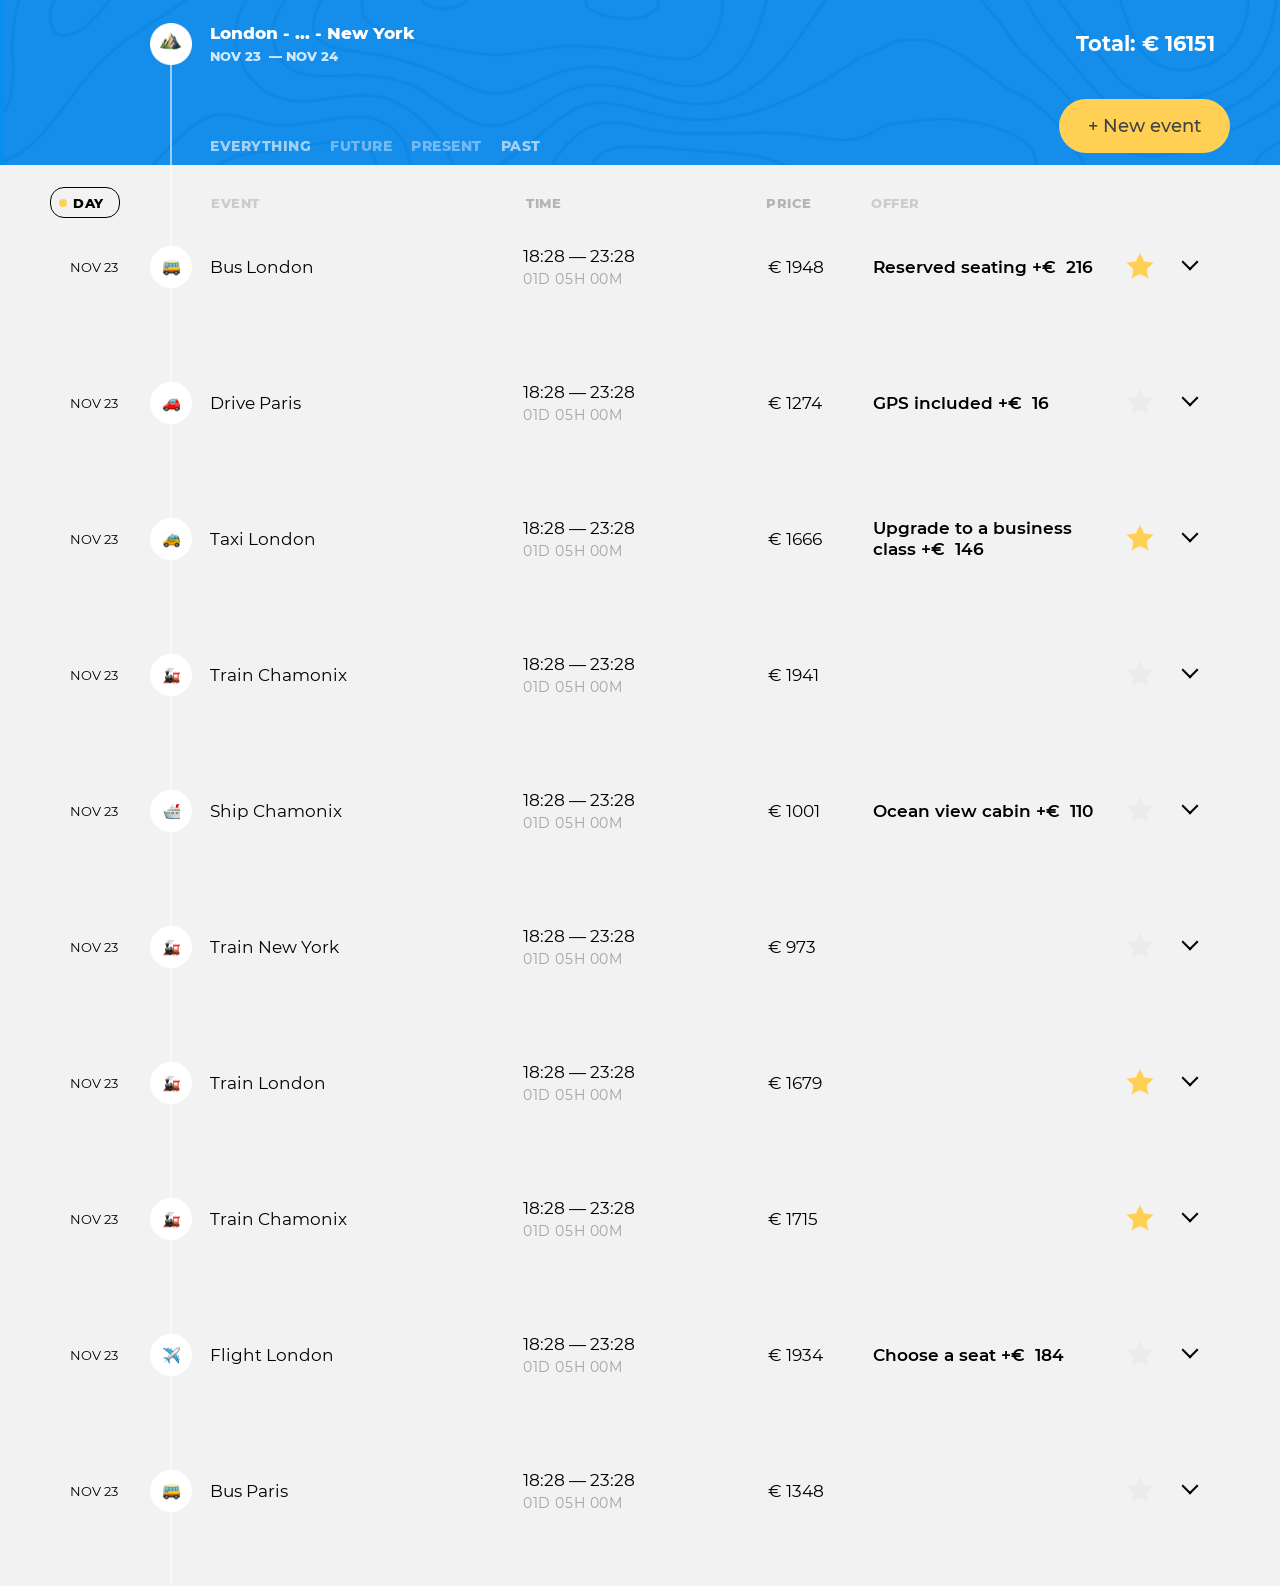
==== commit 640ed3a3: "✔️ Сборка #11" ====
--- a/11/index.html
+++ b/11/index.html
@@ -1 +1 @@
-<!doctype html><html lang="en"><head><meta charset="UTF-8"><meta name="viewport" content="width=device-width,initial-scale=1"><title>Big Trip</title><link rel="stylesheet" href="./css/style.css"><script defer="defer" src="bundle.9675049ef570bd40a753.js"></script></head><body class="page-body"><header class="page-header"><div class="page-body__container page-header__container"><img class="page-header__logo" src="img/logo.png" width="42" height="42" alt="Trip logo"><div class="trip-main"><div class="trip-main__trip-controls trip-controls"><div class="trip-controls__filters"><h2 class="visually-hidden">Filter events</h2></div></div></div></div></header><main class="page-body__page-main page-main"><div class="page-body__container"><section class="trip-events"><h2 class="visually-hidden">Trip events</h2></section></div></main></body></html>+<!doctype html><html lang="en"><head><meta charset="UTF-8"><meta name="viewport" content="width=device-width,initial-scale=1"><title>Big Trip</title><link rel="stylesheet" href="./css/style.css"><script defer="defer" src="bundle.9a11e8d4178033c96731.js"></script></head><body class="page-body"><header class="page-header"><div class="page-body__container page-header__container"><img class="page-header__logo" src="img/logo.png" width="42" height="42" alt="Trip logo"><div class="trip-main"><div class="trip-main__trip-controls trip-controls"><div class="trip-controls__filters"><h2 class="visually-hidden">Filter events</h2></div></div></div></div></header><main class="page-body__page-main page-main"><div class="page-body__container"><section class="trip-events"><h2 class="visually-hidden">Trip events</h2></section></div></main></body></html>
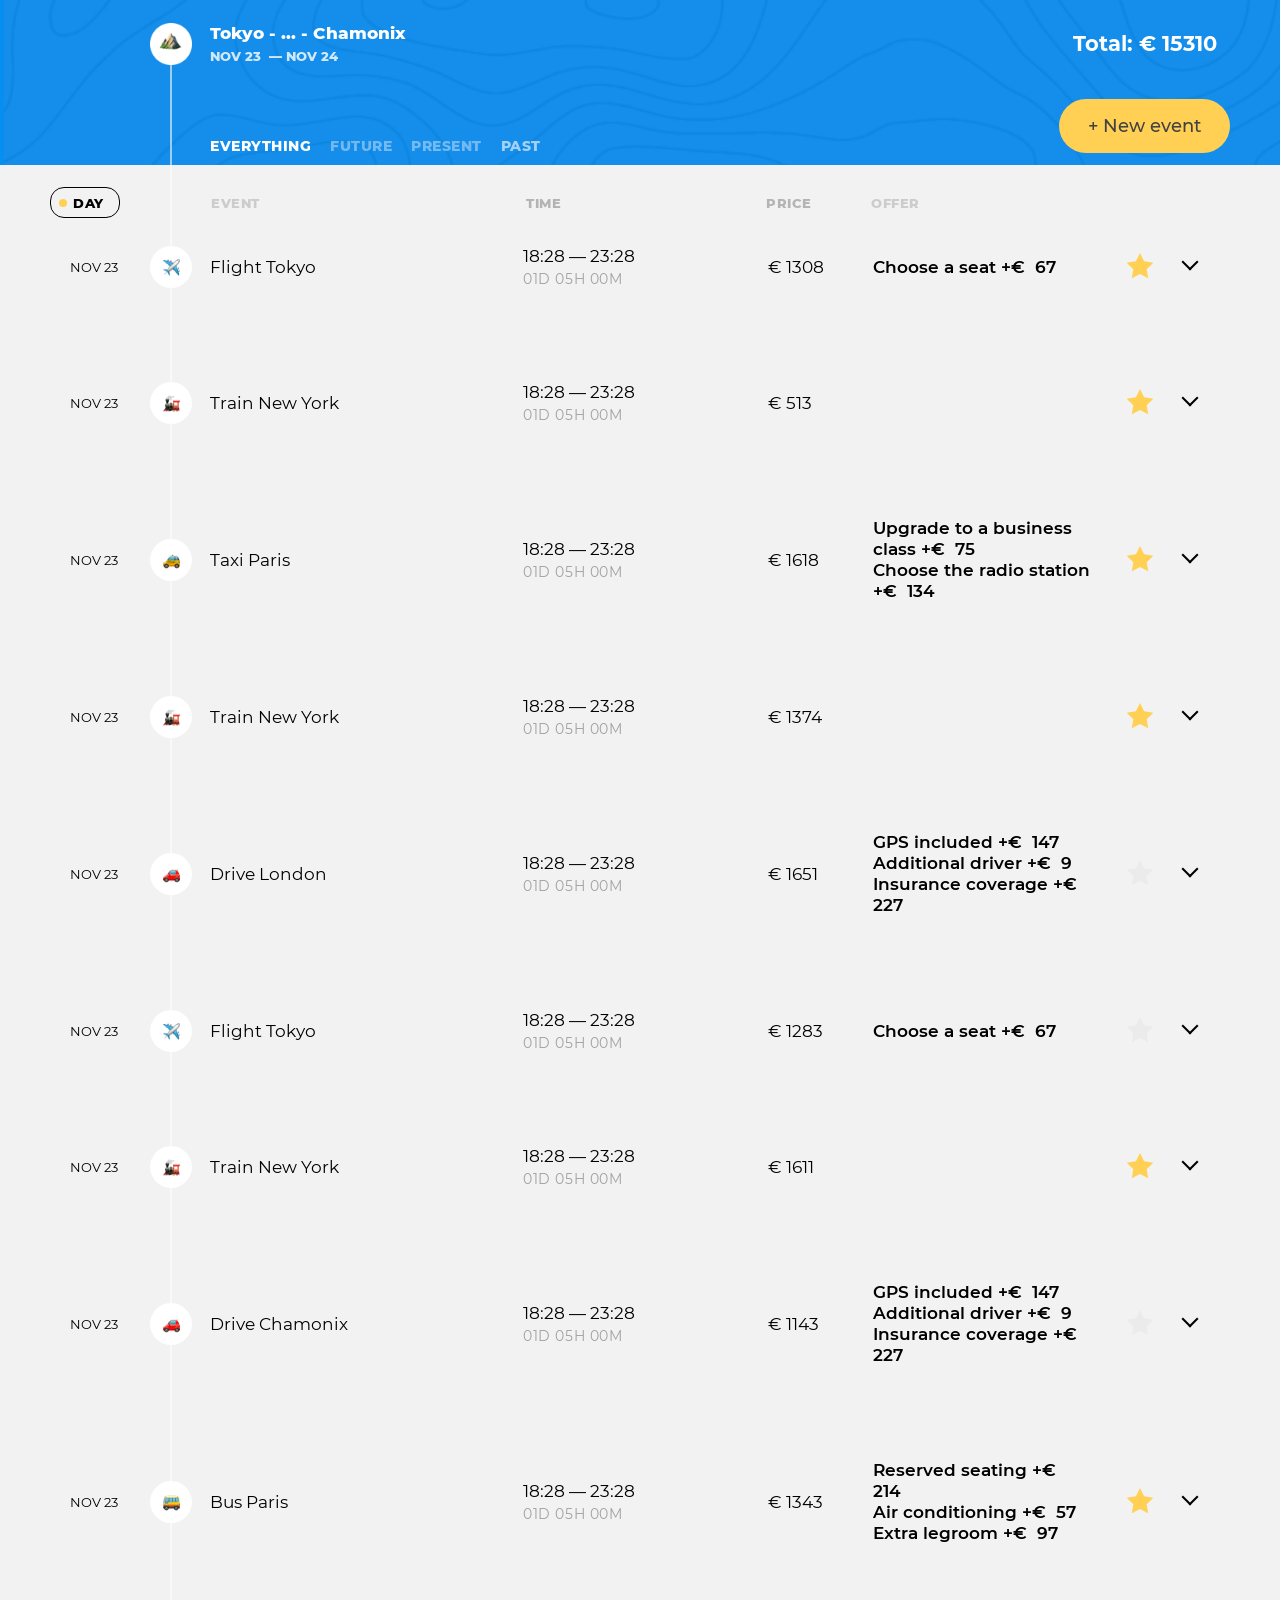
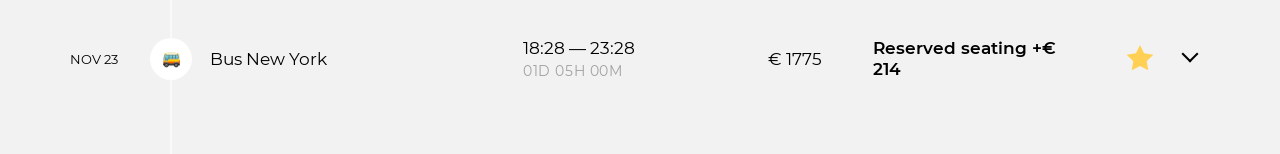
==== commit 531a07a6: "✔️ Сборка #11" ====
--- a/11/index.html
+++ b/11/index.html
@@ -1 +1 @@
-<!doctype html><html lang="en"><head><meta charset="UTF-8"><meta name="viewport" content="width=device-width,initial-scale=1"><title>Big Trip</title><link rel="stylesheet" href="./css/style.css"><script defer="defer" src="bundle.9a11e8d4178033c96731.js"></script></head><body class="page-body"><header class="page-header"><div class="page-body__container page-header__container"><img class="page-header__logo" src="img/logo.png" width="42" height="42" alt="Trip logo"><div class="trip-main"><div class="trip-main__trip-controls trip-controls"><div class="trip-controls__filters"><h2 class="visually-hidden">Filter events</h2></div></div></div></div></header><main class="page-body__page-main page-main"><div class="page-body__container"><section class="trip-events"><h2 class="visually-hidden">Trip events</h2></section></div></main></body></html>+<!doctype html><html lang="en"><head><meta charset="UTF-8"><meta name="viewport" content="width=device-width,initial-scale=1"><title>Big Trip</title><link rel="stylesheet" href="./css/style.css"><script defer="defer" src="bundle.8b4c1f55fb8f23bc2d90.js"></script></head><body class="page-body"><header class="page-header"><div class="page-body__container page-header__container"><img class="page-header__logo" src="img/logo.png" width="42" height="42" alt="Trip logo"><div class="trip-main"><div class="trip-main__trip-controls trip-controls"><div class="trip-controls__filters"><h2 class="visually-hidden">Filter events</h2></div></div></div></div></header><main class="page-body__page-main page-main"><div class="page-body__container"><section class="trip-events"><h2 class="visually-hidden">Trip events</h2></section></div></main></body></html>
